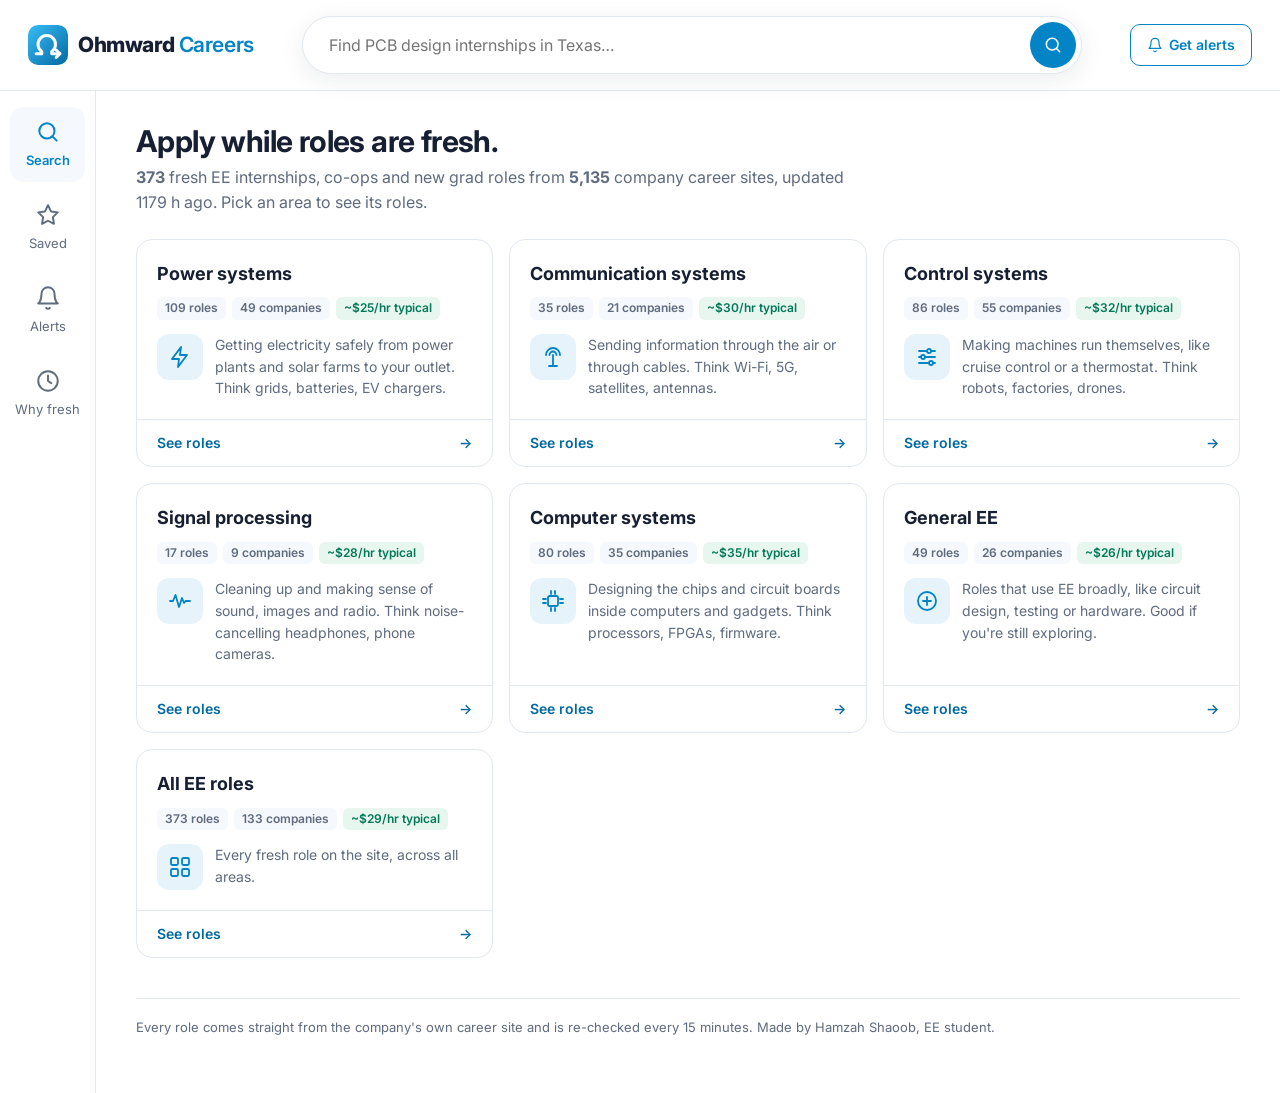
==== docs/index.html @ 55f8f6fc "Ohmward Careers: EE intern and new grad job board with email alerts Co-Authored-By: Claude Opus 5.5 " ====
<!doctype html>
<html lang="en">
<head>
<meta charset="utf-8">
<meta name="viewport" content="width=device-width, initial-scale=1">
<title>Ohmward Careers</title>
<meta name="description" content="Fresh electrical engineering internships, co-ops and new grad roles from 5,000+ companies, checked every 15 minutes.">
<link rel="icon" href="favicon.svg" type="image/svg+xml">
<link rel="preconnect" href="https://fonts.googleapis.com"><link rel="preconnect" href="https://fonts.gstatic.com" crossorigin>
<link href="https://fonts.googleapis.com/css2?family=Inter:wght@400;500;600;700;800&display=swap" rel="stylesheet">
<link rel="stylesheet" href="style.css?v=11">
</head>
<body>
<div class="shell"><main>
  <h1>Apply while roles are fresh.</h1>
  <p class="lede" id="lede">Fresh EE internships, co-ops and new grad roles, checked every 15 minutes. Pick an area of EE to see its roles.</p>
  <ul class="grid" id="areas"></ul>
  <footer>Every role comes straight from the company's own career site and is re-checked every 15 minutes. Made by Hamzah Shaoob, EE student.</footer>
</main></div>

<script src="common.js?v=11"></script>
<script>
chrome("jobs");
(async () => {
  const data = await loadJobs(), isNew = j => Date.now() - new Date(j.found) < 864e5;
  if (data.updated) $("lede").innerHTML = `<b>${data.jobs.length}</b> fresh EE internships, co-ops and new grad roles from <b>${(data.boards || 5000).toLocaleString()}</b> company career sites, updated ${minutesAgo(data.updated)}. Pick an area to see its roles.`;
  $("areas").innerHTML = Object.entries(AREAS).map(([k, [name, kiss]]) => {
    const js = data.jobs.filter(j => inArea(k, j)), n = js.filter(isNew).length, cos = new Set(js.map(j => j.company)).size;
    const paid = js.map(j => j.hr).filter(Boolean).sort((a, b) => a - b), mid = paid[Math.floor(paid.length / 2)];
    return `<li><a class="tile area" href="jobs.html?area=${k}"><div class="in">
        <div class="tile-top"><h3>${name}</h3>${n ? `<span class="age">${svg("clock")} ${n} new</span>` : ""}</div>
        <div class="pills"><span class="pill">${js.length} role${js.length === 1 ? "" : "s"}</span><span class="pill">${cos} compan${cos === 1 ? "y" : "ies"}</span>
          ${mid ? `<span class="pill pay">~$${mid}/hr typical</span>` : ""}</div>
        <div class="co"><span class="ic">${icon(k)}</span><span>${kiss}</span></div></div>
      <div class="foot"><span>See roles</span><span aria-hidden="true">→</span></div></a></li>`;
  }).join("");
})();
</script>
</body>
</html>
---- docs/style.css ----
/* White cards on a soft blue-gray page, one light-blue accent. Green only for pay, red only for eligibility. */
:root{color-scheme:light;--page:#fff;--card:#fff;--soft:#f5f8fc;--ink:#172033;--muted:#5f6b7f;--line:#e2e8f0;
  --brand:#0284c7;--brand-dark:#0369a1;--brand-ink:#fff;--brand-soft:#e6f3fb;--pay:#047857;--pay-soft:#e8f6f0;--warn:#b42318;--warn-soft:#fef3f2;
  --shadow:0 1px 2px rgba(23,32,51,.04),0 6px 20px rgba(23,32,51,.06);--ring:0 0 0 2px var(--brand)}
*{box-sizing:border-box}
body{margin:0;background:var(--page);color:var(--ink);font:15px/1.55 Inter,system-ui,-apple-system,"Segoe UI",sans-serif;-webkit-font-smoothing:antialiased}
a{color:var(--brand)}
button,input,select{font:inherit;color:inherit}
:focus-visible{outline:2px solid var(--brand);outline-offset:2px}
.muted{color:var(--muted)}
.small{font-size:13px}
svg.i{width:18px;height:18px;flex:none}

/* header: logo, big rounded search, alerts */
.top{background:var(--card);border-bottom:1px solid var(--line);position:sticky;top:0;z-index:30}
.top-in{display:flex;align-items:center;gap:24px;padding:16px 28px}
.logo{display:flex;align-items:center;gap:10px;font-weight:800;font-size:21px;letter-spacing:-.02em;color:var(--ink);text-decoration:none;white-space:nowrap}
.logo .mark{width:40px;height:40px;flex:none}
.logo b{font-weight:600;color:var(--brand)}
.bar{flex:1;max-width:780px;margin:0 auto;display:flex;align-items:center;background:var(--card);border:1px solid var(--line);border-radius:999px;
  padding:5px 5px 5px 26px;box-shadow:0 6px 24px rgba(23,32,51,.08)}
.bar:focus-within{border-color:var(--brand)}
.bar input{flex:1;min-width:0;border:0;outline:none;background:none;padding:10px 0;font-size:16px;color:var(--ink)}
.go{display:grid;place-items:center;width:46px;height:46px;border:0;border-radius:50%;background:var(--brand);color:var(--brand-ink);cursor:pointer;flex:none}
.go svg{width:20px;height:20px}
.cta{border-radius:999px}

/* left icon rail */
.shell{display:grid;grid-template-columns:96px 1fr;min-height:calc(100vh - 80px)}
.rail{border-right:1px solid var(--line);padding:16px 10px;display:flex;flex-direction:column;gap:8px}
.rail a{display:flex;flex-direction:column;align-items:center;gap:5px;padding:12px 4px;border-radius:14px;color:var(--muted);text-decoration:none;font-size:13px;text-align:center}
.rail a svg{width:26px;height:26px}
.rail a:hover{background:var(--soft);color:var(--ink)}
.rail a[aria-current="page"]{background:var(--soft);color:var(--brand);font-weight:600}
main{padding:28px 40px 56px;min-width:0}
main.narrow{max-width:960px}
h1{font-size:30px;line-height:1.2;letter-spacing:-.02em;margin:4px 0 6px}
h2{font-size:19px;margin:0 0 4px}
.lede{color:var(--muted);margin:0 0 24px;max-width:720px;font-size:16px}
footer{margin-top:40px;padding-top:18px;border-top:1px solid var(--line);font-size:13px;color:var(--muted)}

/* buttons and inputs */
.btn{display:inline-flex;align-items:center;justify-content:center;gap:6px;background:var(--brand);color:var(--brand-ink);border:1px solid var(--brand);
  border-radius:10px;padding:9px 16px;font-size:14px;font-weight:600;text-decoration:none;cursor:pointer;white-space:nowrap}
.btn:hover{background:var(--brand-dark);border-color:var(--brand-dark)}
.btn.big{padding:12px 22px;font-size:15px}
.btn.line{background:var(--card);color:var(--brand)}
.btn.line:hover{background:var(--brand-soft)}
.btn.quiet{background:var(--card);color:var(--ink);border-color:var(--line)}
.btn.quiet:hover{background:var(--soft)}
.btn svg{width:16px;height:16px}
.field{background:var(--card);border:1px solid var(--line);border-radius:10px;padding:8px 10px;font-size:14px;max-width:100%}
.check{display:flex;gap:8px;align-items:flex-start;cursor:pointer;font-size:14px;margin:6px 0}
.check input{margin-top:3px;accent-color:var(--brand)}
.linkbtn{background:none;border:0;padding:0 6px;color:var(--brand);cursor:pointer;font-size:14px;font-weight:600}
.chips{display:flex;flex-wrap:wrap;gap:6px}
.chip{background:var(--card);border:1px solid var(--line);border-radius:999px;padding:5px 12px;font-size:13px;cursor:pointer}
.chip:hover{border-color:var(--muted)}
.chip[aria-pressed="true"]{background:var(--brand-soft);border-color:var(--brand);color:var(--brand-dark);font-weight:600}
.chip.rm::after{content:" ×";color:var(--muted)}
.didyou{margin:10px 0 0;font-size:14px;display:flex;flex-wrap:wrap;align-items:center;gap:8px}
.didyou[hidden]{display:none}
.chip.static{cursor:default}
.chip.static:hover{border-color:var(--line)}
.states .chip{padding:3px 8px;min-width:38px;text-align:center}
.hint{color:var(--muted);font-size:13px;margin:4px 0 12px}

/* filter row + pop-ups */
.filters{display:flex;flex-wrap:wrap;gap:8px;align-items:center}
.fp{position:relative}
.fp > summary{list-style:none;display:flex;align-items:center;gap:8px;cursor:pointer;background:var(--card);border:1px solid var(--line);border-radius:999px;
  padding:7px 14px;font-size:14px;font-weight:500;white-space:nowrap;user-select:none}
.fp > summary::-webkit-details-marker{display:none}
.fp > summary::after{content:"";width:6px;height:6px;border-right:1.5px solid currentColor;border-bottom:1.5px solid currentColor;transform:rotate(45deg) translateY(-2px);opacity:.6}
.fp > summary:hover{border-color:var(--muted)}
.fp > summary.on{background:var(--brand);border-color:var(--brand);color:var(--brand-ink)}
.pop{position:absolute;top:calc(100% + 8px);left:0;z-index:20;width:290px;max-width:calc(100vw - 32px);max-height:70vh;overflow:auto;
  background:var(--card);border:1px solid var(--line);border-radius:14px;box-shadow:var(--shadow);padding:16px}
.pop.wide{width:400px}
.pop.right{left:auto;right:0}
.pop h4{margin:14px 0 8px;font-size:12px;letter-spacing:.04em;text-transform:uppercase;color:var(--muted)}
.pop h4:first-child{margin-top:0}
.pop p{font-size:13px;color:var(--muted);margin:10px 0 0}
.pop a.opt{display:flex;gap:10px;align-items:center;padding:8px 10px;border-radius:8px;color:var(--ink);text-decoration:none}
.pop a.opt svg{width:20px;height:20px;color:var(--brand)}
.pop a.opt:hover{background:var(--soft)}
.pop a.opt[aria-current="page"]{background:var(--brand-soft);font-weight:600}
.status{display:flex;flex-wrap:wrap;justify-content:space-between;align-items:center;gap:8px;margin:18px 2px 12px;font-size:14px;color:var(--muted)}
.status i{font-style:normal;font-weight:700;color:var(--ink)}
.status select{border:0;background:none;font-weight:600;color:var(--ink);cursor:pointer}

/* jobs: list of cards on the left, the chosen role on the right */
.split{display:grid;grid-template-columns:minmax(330px,420px) 1fr;gap:16px;align-items:start}
#list{list-style:none;margin:0;padding:2px 6px 2px 2px;display:flex;flex-direction:column;gap:10px;max-height:calc(100vh - 190px);overflow:auto;position:sticky;top:84px}
.lrow{display:flex;gap:12px;background:var(--card);border:1px solid var(--line);border-radius:14px;padding:14px;cursor:pointer;transition:box-shadow .15s,border-color .15s}
.lrow:hover{box-shadow:var(--shadow)}
.lrow.sel{border-color:var(--brand);box-shadow:var(--ring)}
.lrow.done{opacity:.55}
.lg{flex:none;width:46px;height:46px;border-radius:10px;border:1px solid var(--line);background:#fff;object-fit:contain;padding:4px;
  display:grid;place-items:center;font-weight:700;font-size:18px;color:var(--brand-dark)}
span.lg{background:var(--brand-soft);border-color:transparent}
.lmain{flex:1;min-width:0}
.lco{font-size:13px;color:var(--muted);font-weight:500}
.lt{display:block;background:none;border:0;padding:0;margin:1px 0 2px;text-align:left;color:var(--ink);font-weight:650;font-size:15px;line-height:1.35;cursor:pointer}
.lrow:hover .lt,.lrow.sel .lt{color:var(--brand-dark)}
.lloc{font-size:13px;color:var(--muted)}
.ltags{display:flex;flex-wrap:wrap;align-items:center;gap:6px;margin-top:8px}
.t{font-size:12px;font-weight:600;border-radius:6px;padding:2px 8px;background:var(--soft);color:var(--muted)}
.t.pay{background:var(--pay-soft);color:var(--pay)}
.t.quick{background:var(--brand-soft);color:var(--brand-dark)}
.t.new{background:var(--brand);color:var(--brand-ink)}
.lage{margin-left:auto;font-size:12px;color:var(--muted)}
.star{color:#d97706}
.x{flex:none;align-self:flex-start;width:28px;height:28px;border-radius:8px;background:none;border:0;font-size:20px;line-height:1;color:var(--muted);cursor:pointer}
.x:hover{background:var(--soft);color:var(--ink)}
.dcard{background:var(--card);border:1px solid var(--line);border-radius:18px;overflow:hidden;box-shadow:var(--shadow)}
.dband{height:88px;background:linear-gradient(120deg,#cfe9f8,#e9f5fc 55%,#f4f9fd)}
.dbody{padding:0 32px 32px}
.dlogo{margin-top:-34px}
.dlogo .lg{width:68px;height:68px;border-radius:16px;border:3px solid var(--card);box-shadow:var(--shadow);font-size:26px}
.dco-name{margin-top:12px;font-weight:600;color:var(--muted)}
.dt{font-size:26px;line-height:1.25;letter-spacing:-.015em;margin:4px 0 6px}
.dsub{color:var(--muted);font-size:14px;display:flex;flex-wrap:wrap;gap:6px;align-items:center}
.dact{display:flex;flex-wrap:wrap;gap:8px;margin:20px 0}
.dwarn{color:var(--warn);background:var(--warn-soft);border-radius:10px;padding:10px 14px;font-size:14px;margin-bottom:18px}
.qf{display:grid;grid-template-columns:repeat(auto-fill,minmax(200px,1fr));gap:12px}
.q{display:flex;gap:12px;align-items:flex-start;background:var(--soft);border-radius:12px;padding:14px}
.qi{display:grid;place-items:center;width:36px;height:36px;border-radius:10px;background:var(--card);color:var(--brand);flex:none}
.qk{font-size:12px;color:var(--muted);font-weight:500}
.qv{font-weight:600;font-size:14px}
.qv .muted{font-weight:400}
.dsec{border-top:1px solid var(--line);margin-top:24px;padding-top:20px}
.dsec h3{font-size:16px;margin:0 0 12px}
.dco{display:flex;gap:12px;align-items:center}
.others{list-style:none;padding:0;margin:14px 0 0}
.others li{display:flex;flex-direction:column;padding:10px 0;border-top:1px solid var(--line)}
.others button{background:none;border:0;padding:0;text-align:left;color:var(--brand-dark);font-weight:600;cursor:pointer}
.back{display:none}
.empty{padding:40px 20px;text-align:center;color:var(--muted);background:var(--card);border:1px dashed var(--line);border-radius:14px;list-style:none}
.center{text-align:center;list-style:none}

/* home: one tile per EE area */
.grid{list-style:none;margin:0;padding:0;display:grid;grid-template-columns:repeat(auto-fill,minmax(290px,1fr));gap:16px}
.grid > li{display:flex}
.tile{flex:1;display:flex;flex-direction:column;background:var(--card);border:1px solid var(--line);border-radius:16px;color:var(--ink);text-decoration:none;
  transition:box-shadow .15s,border-color .15s,transform .15s}
.tile:hover{box-shadow:var(--shadow);border-color:var(--brand);transform:translateY(-2px)}
.tile .in{padding:20px;flex:1}
.tile-top{display:flex;justify-content:space-between;gap:10px;align-items:flex-start}
.tile h3{margin:0;font-size:18px}
.age{display:flex;align-items:center;gap:4px;font-size:12px;font-weight:600;color:var(--brand-dark);background:var(--brand-soft);border-radius:999px;padding:3px 9px;white-space:nowrap}
.age svg{width:13px;height:13px}
.pills{display:flex;flex-wrap:wrap;gap:6px;margin-top:10px}
.pill{font-size:12px;font-weight:600;border-radius:6px;padding:2px 8px;background:var(--soft);color:var(--muted)}
.pill.pay{background:var(--pay-soft);color:var(--pay)}
.co{display:flex;gap:12px;align-items:flex-start;margin-top:14px;color:var(--muted);font-size:14px}
.tile .ic{flex:none;display:grid;place-items:center;width:46px;height:46px;border-radius:12px;background:var(--brand-soft);color:var(--brand)}
.tile .ic svg{width:24px;height:24px}
.foot{display:flex;justify-content:space-between;border-top:1px solid var(--line);padding:12px 20px;font-size:14px;font-weight:600;color:var(--brand-dark)}

/* alerts + why fresh */
.step,.panel{background:var(--card);border:1px solid var(--line);border-radius:16px;padding:22px;margin-bottom:14px}
.step h2 span:first-child{display:inline-grid;place-items:center;width:26px;height:26px;border-radius:50%;background:var(--brand-soft);color:var(--brand-dark);font-size:14px;margin-right:8px}
.areas{display:grid;grid-template-columns:repeat(auto-fill,minmax(240px,1fr));gap:10px}
.area-opt{display:flex;gap:10px;align-items:flex-start;border:1px solid var(--line);border-radius:12px;padding:12px;cursor:pointer}
.area-opt:has(input:checked){border-color:var(--brand);background:var(--brand-soft)}
.area-opt input{margin-top:5px;accent-color:var(--brand)}
.area-opt b{display:block}
.area-opt span{font-size:13px;color:var(--muted)}
.row{display:flex;flex-wrap:wrap;gap:8px;align-items:center}
.matches{background:var(--brand-soft);border-radius:12px;padding:12px 16px;margin:0 0 14px}
.note{font-size:14px;margin-top:10px}
.stat-big{font-size:44px;font-weight:800;letter-spacing:-.03em;color:var(--brand);line-height:1.1}
ol.steps{padding-left:20px}
ol.steps li{margin-bottom:6px}

@media (max-width:900px){.split{grid-template-columns:1fr}#list{max-height:none;position:static;overflow:visible;padding:0}#detail{display:none}
  .split.reading #list{display:none}.split.reading #detail{display:block}
  .back{display:inline-block;background:none;border:0;color:var(--brand);padding:14px 0 0;cursor:pointer;font-weight:600}
  .dlogo{margin-top:8px}.dband{display:none}}
@media (max-width:640px){.top-in{flex-wrap:wrap;gap:10px;padding:10px 16px}.bar{order:3;flex-basis:100%;max-width:none}.cta span{display:none}.cta{margin-left:auto}
  main{padding:16px}.filters{flex-wrap:nowrap;overflow-x:auto;padding-bottom:4px}.dbody{padding:0 18px 24px}.pop{position:fixed;left:16px;right:16px;top:auto;width:auto}}

/* jobs: HiringCafe-style tiles */
.status{margin:26px 0 22px;font-size:16px;color:var(--ink)}
.status i{font-style:italic}
.grid.jobs{grid-template-columns:repeat(auto-fill,minmax(360px,1fr));gap:30px 26px;align-items:stretch;min-height:60vh;align-content:start}
.jt{display:flex;flex-direction:column;background:var(--card);border:1px solid var(--line);border-radius:16px;
  box-shadow:5px 5px 0 -1px var(--card),5px 5px 0 0 var(--line),0 2px 10px rgba(23,32,51,.05)}  /* the stacked-card edge */
.jt:hover{border-color:#c5d3e2}
.jt.done{opacity:.5}
.jt .in{padding:22px 22px 18px;flex:1}
.tile-top{display:flex;justify-content:space-between;gap:12px;align-items:flex-start}
.jt h3{margin:0;font-size:20px;line-height:1.3;letter-spacing:-.01em}
.jt h3 a{color:var(--ink);text-decoration:none}
.jt h3 a:hover{text-decoration:underline}
.when{display:flex;align-items:center;gap:4px;color:var(--muted);font-size:14px;white-space:nowrap;margin-top:2px}
.when svg{width:15px;height:15px}
.jt .pills{gap:8px;margin-top:10px}
.op{display:inline-flex;align-items:center;gap:5px;border:1px solid var(--ink);border-radius:6px;padding:0 8px;font-size:15px;line-height:1.65;color:var(--ink)}
.op svg{width:15px;height:15px}
.op.loc{border-color:var(--line);background:var(--soft)}
.op.pay{border-color:var(--pay);color:var(--pay)}
.op.blue{border-color:var(--brand);color:var(--brand-dark)}
.jt .co{display:flex;gap:14px;align-items:flex-start;margin-top:18px;color:var(--ink);font-size:16px;line-height:1.5}
.jt .lg{width:72px;height:72px;border-radius:10px;border:2px solid var(--ink);font-size:28px;color:var(--ink);background:#fff}
.jt span.lg{border-color:var(--ink)}
.tag{display:inline-block;font-size:13px;font-weight:600;color:var(--brand-dark);border:1px solid var(--brand);border-radius:6px;padding:0 6px;line-height:1.6}
.req{display:flex;gap:10px;margin-top:16px;font-size:16px;line-height:1.55;color:var(--ink)}
.req svg{width:18px;height:18px;margin-top:3px;color:var(--muted)}
.req.w{color:var(--warn)}
.req.w svg{color:var(--warn)}
.jfoot{display:flex;align-items:center;justify-content:space-between;gap:8px;border-top:1px solid var(--line);padding:12px 18px;font-size:15px}
.jfoot a{display:flex;align-items:center;gap:5px;color:var(--muted);text-decoration:none}
.jfoot a:hover{color:var(--brand-dark)}
.jfoot a svg{width:15px;height:15px}
.under{display:flex;align-items:center;justify-content:space-between;gap:8px;border-top:1px solid var(--line);padding:10px 14px;font-size:14px;color:var(--muted)}
.acts{display:flex;gap:2px}
.acts button{display:flex;align-items:center;gap:4px;background:none;border:0;color:var(--muted);font-size:14px;cursor:pointer;padding:4px 7px;border-radius:6px}
.acts button svg{width:15px;height:15px}
.acts button:hover{background:var(--soft);color:var(--ink)}
.under .first{color:var(--muted);text-decoration:none;white-space:nowrap}
.under .first:hover{color:var(--brand-dark)}

@media (max-width:900px){.top-in{flex-wrap:wrap;gap:12px;padding:12px 16px}.bar{order:3;flex-basis:100%}.cta{margin-left:auto}}
@media (max-width:700px){.shell{grid-template-columns:1fr}
  .rail{position:fixed;bottom:0;left:0;right:0;z-index:30;flex-direction:row;justify-content:space-around;border-right:0;border-top:1px solid var(--line);
    background:var(--card);padding:4px}
  .rail a{flex:1;padding:6px 2px;font-size:12px}.rail a svg{width:22px;height:22px}main{padding:16px 16px 90px}.grid.jobs{grid-template-columns:1fr}}
.flip{display:flex;align-items:center;gap:6px}
.flip button{background:none;border:0;cursor:pointer;color:var(--muted);font-size:22px;line-height:1;padding:0 4px}
.flip button:hover{color:var(--ink)}
.flip .dot{width:9px;height:9px;padding:0;border-radius:50%;background:#c4ccd6}
.flip .dot.on{background:var(--ink)}
.flip .of{font-size:13px;color:var(--muted);min-width:44px;text-align:center}
.about{display:-webkit-box;-webkit-line-clamp:4;-webkit-box-orient:vertical;overflow:hidden}
.op.muted{border-color:var(--line);color:var(--muted)}
.when-row{display:flex;flex-wrap:wrap;align-items:center;gap:8px;margin:6px 0}
.when-row > span{min-width:118px;font-size:14px;color:var(--muted)}
.unsub{display:flex;gap:12px;align-items:flex-start;background:var(--soft);border-radius:12px;padding:14px 16px;margin-top:16px;font-size:14px}
.unsub svg{flex:none;width:20px;height:20px;color:var(--brand)}
.combo{position:relative}
.menu{position:absolute;top:100%;left:0;z-index:30;min-width:min(340px,100%);max-height:360px;overflow:auto;margin:6px 0 0;padding:6px;list-style:none;
  background:var(--card);border:1px solid var(--line);border-radius:12px;box-shadow:0 12px 32px rgba(15,23,42,.12)}
.menu li{display:flex;align-items:center;gap:12px;padding:8px 10px;border-radius:8px;cursor:pointer;font-size:15px;font-weight:500}
.menu li:hover,.menu li[aria-selected="true"]{background:var(--soft)}
.menu .lg{width:32px;height:32px;border-radius:8px;padding:3px;font-size:14px}
.chip .lg{width:20px;height:20px;border-radius:5px;padding:1px;font-size:11px;vertical-align:middle;margin:-2px 6px 0 -4px;display:inline-grid}
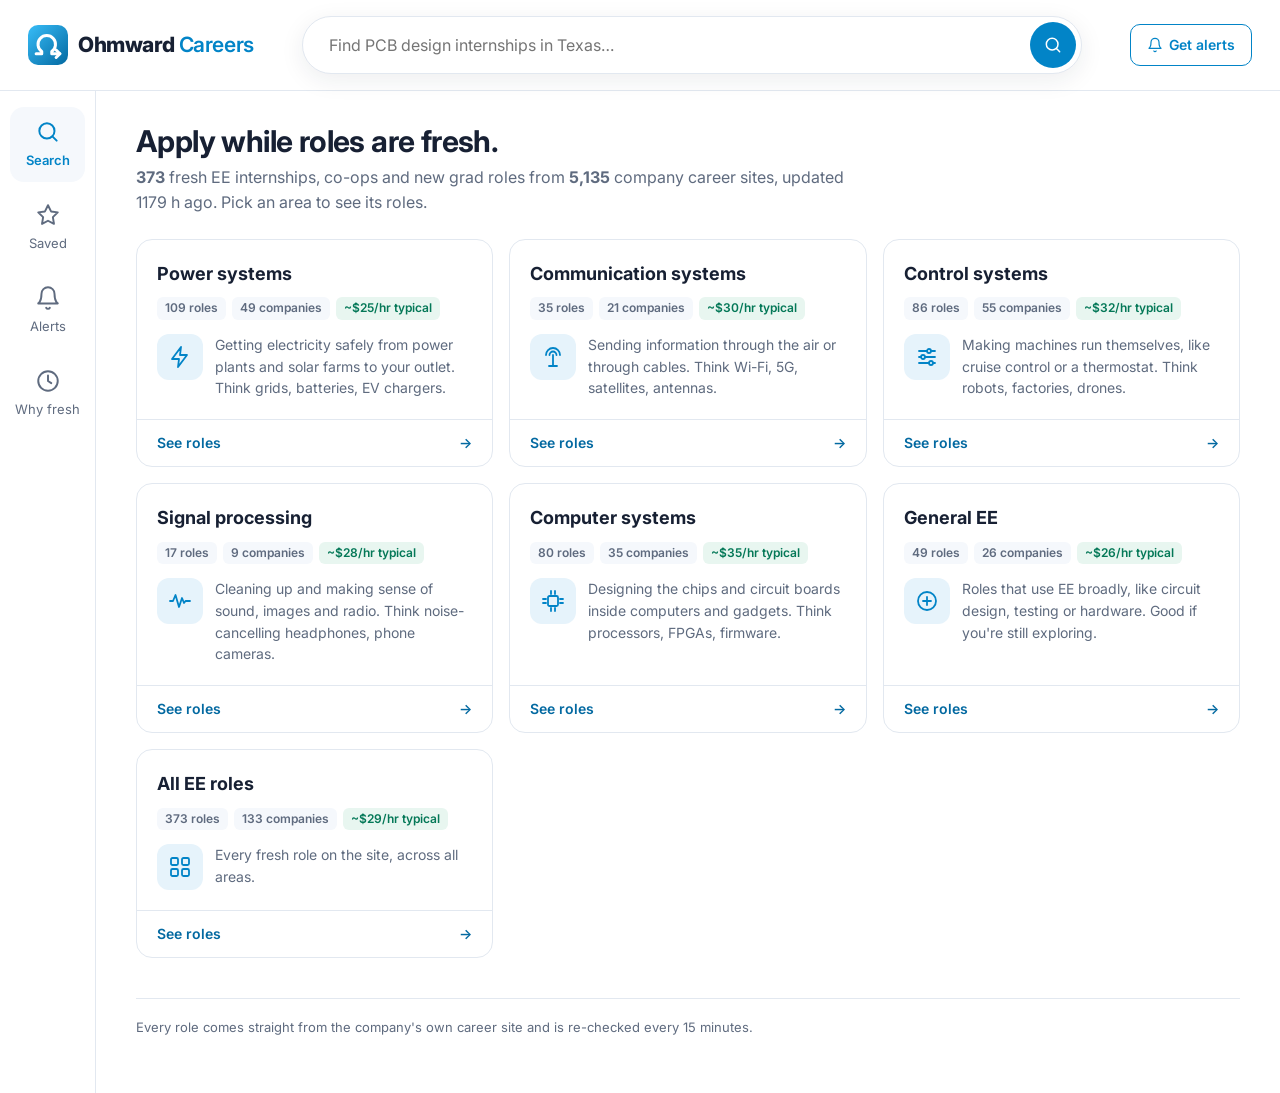
==== commit 37d5cf20: "Footer text Co-Authored-By: Claude Opus 5.5 <noreply@anthropic.com>" ====
--- a/docs/index.html
+++ b/docs/index.html
@@ -15,7 +15,7 @@
   <h1>Apply while roles are fresh.</h1>
   <p class="lede" id="lede">Fresh EE internships, co-ops and new grad roles, checked every 15 minutes. Pick an area of EE to see its roles.</p>
   <ul class="grid" id="areas"></ul>
-  <footer>Every role comes straight from the company's own career site and is re-checked every 15 minutes. Made by Hamzah Shaoob, EE student.</footer>
+  <footer>Every role comes straight from the company's own career site and is re-checked every 15 minutes.</footer>
 </main></div>
 
 <script src="common.js?v=11"></script>
